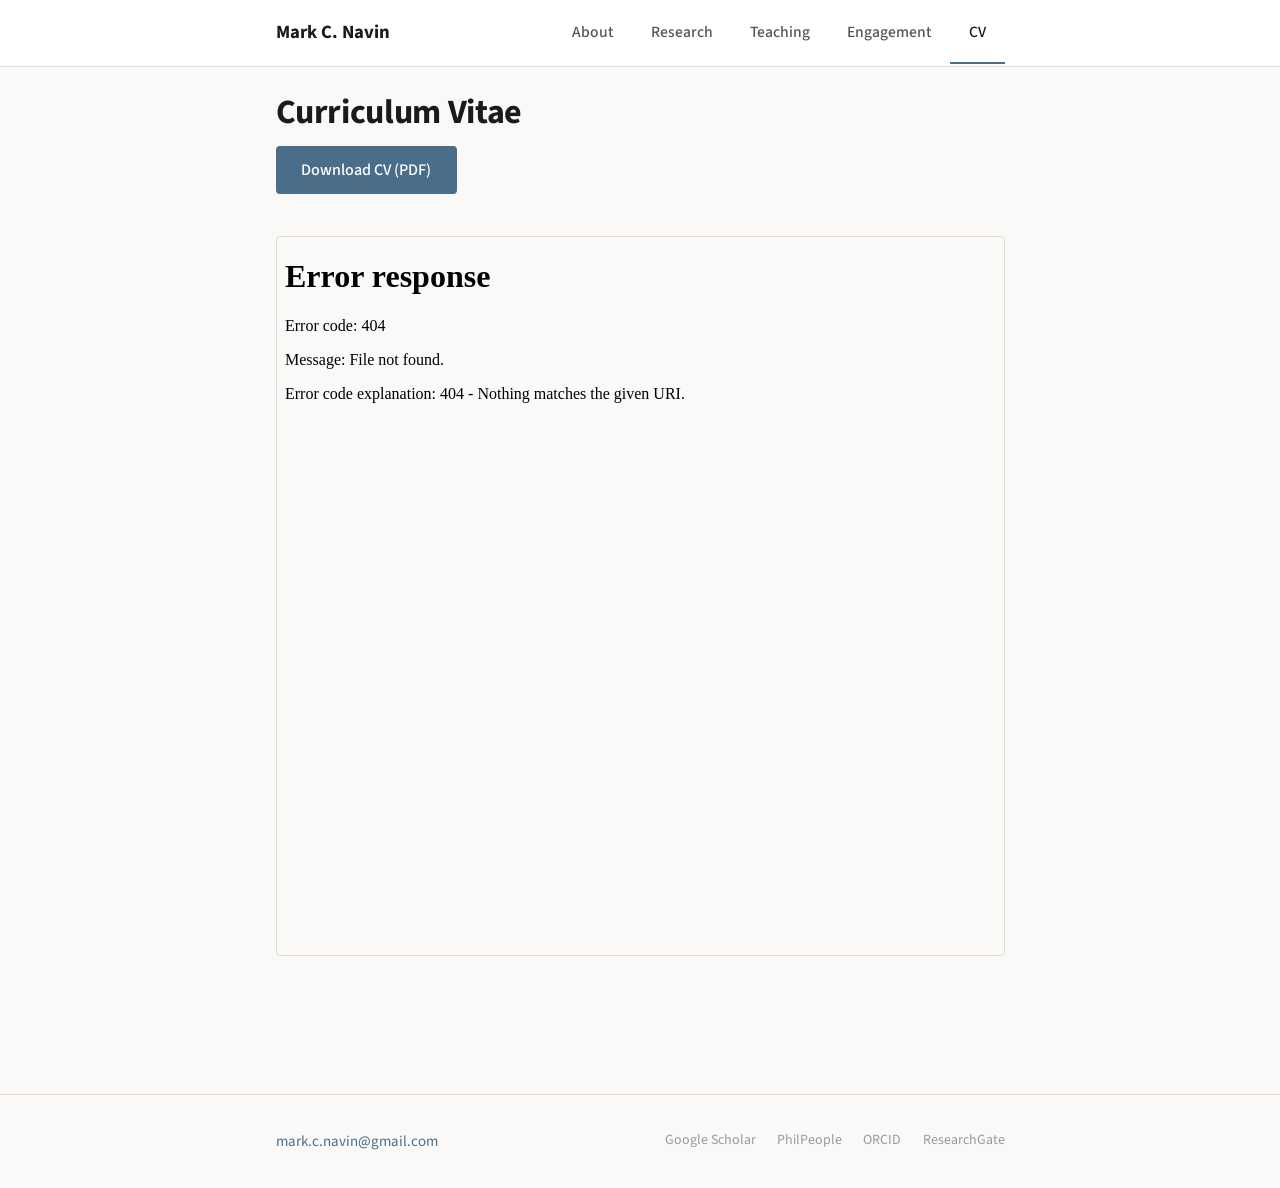
==== cv.html @ 88d6ac95 "Add website files" ====
<!DOCTYPE html>
<html lang="en">
<head>
    <meta charset="UTF-8">
    <meta name="viewport" content="width=device-width, initial-scale=1.0">
    <title>CV — Mark C. Navin</title>
    <link rel="stylesheet" href="style.css">
    <link rel="preconnect" href="https://fonts.googleapis.com">
    <link href="https://fonts.googleapis.com/css2?family=Source+Sans+3:wght@400;500;600;700&display=swap" rel="stylesheet">
</head>
<body>

<nav>
    <div class="container">
        <a href="index.html" class="nav-name">Mark C. Navin</a>
        <button class="nav-toggle" aria-label="Toggle navigation" onclick="document.querySelector('.nav-links').classList.toggle('open')">
            <span></span><span></span><span></span>
        </button>
        <ul class="nav-links">
            <li><a href="index.html">About</a></li>
            <li><a href="research.html">Research</a></li>
            <li><a href="teaching.html">Teaching</a></li>
            <li><a href="engagement.html">Engagement</a></li>
            <li><a href="cv.html" class="active">CV</a></li>
        </ul>
    </div>
</nav>

<main class="container page-content">

    <h1>Curriculum Vitae</h1>

    <p><a href="files/navin-cv.pdf" class="cv-download" download>Download CV (PDF)</a></p>

    <iframe src="files/navin-cv.pdf" class="cv-embed" title="Mark C. Navin CV"></iframe>

</main>

<footer>
    <div class="container">
        <div class="footer-contact">
            <a href="mailto:mark.c.navin@gmail.com">mark.c.navin@gmail.com</a>
        </div>
        <div class="footer-profiles">
            <a href="https://scholar.google.com/citations?user=TUJq7hUAAAAJ&hl=en" target="_blank" rel="noopener">Google Scholar</a>
            <a href="https://philpeople.org/profiles/mark-navin" target="_blank" rel="noopener">PhilPeople</a>
            <a href="https://orcid.org/0000-0002-8511-6517" target="_blank" rel="noopener">ORCID</a>
            <a href="https://www.researchgate.net/profile/Mark-Navin" target="_blank" rel="noopener">ResearchGate</a>
        </div>
    </div>
</footer>

</body>
</html>
---- style.css ----
/* ===== RESET & BASE ===== */
*, *::before, *::after {
    box-sizing: border-box;
    margin: 0;
    padding: 0;
}

html {
    font-size: 17px;
    scroll-behavior: smooth;
}

body {
    font-family: 'Source Sans 3', 'Source Sans Pro', -apple-system, BlinkMacSystemFont, 'Segoe UI', Roboto, sans-serif;
    color: #2c2c2c;
    background-color: #faf9f7;
    line-height: 1.7;
    -webkit-font-smoothing: antialiased;
}

/* ===== TYPOGRAPHY ===== */
h1 {
    font-size: 2rem;
    font-weight: 700;
    color: #1a1a1a;
    margin-bottom: 0.25rem;
    letter-spacing: -0.01em;
}

h2 {
    font-size: 1.35rem;
    font-weight: 600;
    color: #1a1a1a;
    margin-top: 2.5rem;
    margin-bottom: 1rem;
    padding-bottom: 0.4rem;
    border-bottom: 2px solid #e0ddd8;
}

h3 {
    font-size: 1.1rem;
    font-weight: 600;
    color: #4a6e8a;
    margin-top: 2rem;
    margin-bottom: 0.75rem;
}

p {
    margin-bottom: 1rem;
}

a {
    color: #4a6e8a;
    text-decoration: none;
    border-bottom: 1px solid transparent;
    transition: border-color 0.2s;
}

a:hover {
    border-bottom-color: #4a6e8a;
}

/* ===== LAYOUT ===== */
.container {
    max-width: 780px;
    margin: 0 auto;
    padding: 0 1.5rem;
}

/* ===== NAVIGATION ===== */
nav {
    background-color: #fff;
    border-bottom: 1px solid #e0ddd8;
    position: sticky;
    top: 0;
    z-index: 100;
}

nav .container {
    display: flex;
    align-items: center;
    justify-content: space-between;
    padding-top: 0;
    padding-bottom: 0;
}

.nav-name {
    font-weight: 700;
    font-size: 1.1rem;
    color: #1a1a1a;
    text-decoration: none;
    border-bottom: none;
    padding: 1rem 0;
}

.nav-name:hover {
    color: #4a6e8a;
    border-bottom: none;
}

.nav-links {
    display: flex;
    list-style: none;
    gap: 0;
}

.nav-links a {
    display: block;
    padding: 1rem 1.1rem;
    font-size: 0.92rem;
    font-weight: 500;
    color: #555;
    text-decoration: none;
    border-bottom: 2px solid transparent;
    transition: color 0.2s, border-color 0.2s;
}

.nav-links a:hover {
    color: #1a1a1a;
    border-bottom-color: #4a6e8a;
}

.nav-links a.active {
    color: #1a1a1a;
    border-bottom-color: #4a6e8a;
}

/* Mobile hamburger */
.nav-toggle {
    display: none;
    background: none;
    border: none;
    cursor: pointer;
    padding: 0.5rem;
}

.nav-toggle span {
    display: block;
    width: 22px;
    height: 2px;
    background: #2c2c2c;
    margin: 5px 0;
    transition: 0.3s;
}

/* ===== HERO / ABOUT HEADER ===== */
.hero {
    background: linear-gradient(135deg, #f0ece6 0%, #e8e4de 50%, #eae6e0 100%);
    padding: 3rem 0 2.5rem;
    margin-bottom: 2rem;
}

.about-header {
    display: flex;
    gap: 2.5rem;
    align-items: center;
    margin: 0;
}

.headshot {
    width: 240px;
    min-width: 240px;
    border-radius: 8px;
    box-shadow: 0 4px 20px rgba(0,0,0,0.12);
}

.about-intro h1 {
    margin-bottom: 0.2rem;
    font-size: 2.8rem;
}

.postnominals {
    font-size: 1.3rem;
    font-weight: 400;
    color: #666;
    letter-spacing: 0.04em;
    margin-bottom: 0;
}

/* ===== LEAD STATEMENT ===== */
.lead {
    font-size: 1.25rem;
    line-height: 1.6;
    font-weight: 500;
    color: #2c2c2c;
    margin: 2rem 0 1.5rem;
}

.roles-table,
.credentials-table {
    border-collapse: collapse;
    width: 100%;
    margin-bottom: 1rem;
}

.roles-table td {
    padding: 0.2rem 0;
    font-size: 1rem;
    vertical-align: top;
    line-height: 1.45;
}

.roles-table .role {
    font-weight: 600;
    color: #1a1a1a;
    padding-right: 1rem;
    white-space: nowrap;
}

.roles-table .inst {
    color: #666;
}

.credentials-table {
    margin-top: 0.75rem;
    margin-bottom: 1.5rem;
}

.credentials-table td {
    padding: 0.12rem 0;
    font-size: 0.88rem;
    color: #777;
    vertical-align: top;
    line-height: 1.4;
}

.credentials-table td:first-child {
    font-weight: 500;
    color: #666;
    padding-right: 1rem;
    white-space: nowrap;
}

/* ===== RESEARCH PAGE ===== */
.books {
    display: flex;
    gap: 2.5rem;
    margin: 1.5rem 0 2.5rem;
}

.book {
    display: flex;
    gap: 1.25rem;
    flex: 1;
}

.book img {
    height: 200px;
    width: auto;
    border-radius: 3px;
    box-shadow: 0 2px 8px rgba(0,0,0,0.1);
    transition: transform 0.2s;
}

.book img:hover {
    transform: scale(1.03);
}

.book-info {
    display: flex;
    flex-direction: column;
    justify-content: center;
}

.book-info .book-title {
    font-weight: 600;
    font-size: 0.95rem;
    color: #1a1a1a;
    line-height: 1.4;
    margin-bottom: 0.3rem;
}

.book-info .book-meta {
    font-size: 0.85rem;
    color: #777;
}

.research-area {
    margin-bottom: 2.5rem;
}

.pub-list {
    list-style: none;
    padding: 0;
}

.pub-list li {
    padding: 0.6rem 0;
    border-bottom: 1px solid #eee;
    font-size: 0.95rem;
    line-height: 1.5;
}

.pub-list li:last-child {
    border-bottom: none;
}

.pub-title {
    color: #1a1a1a;
}

.pub-meta {
    color: #777;
    font-size: 0.88rem;
}

/* ===== TEACHING PAGE ===== */
.teaching-content p {
    margin-bottom: 1rem;
}

/* ===== ENGAGEMENT PAGE ===== */
.media-grid {
    display: grid;
    grid-template-columns: repeat(auto-fill, minmax(300px, 1fr));
    gap: 1.5rem;
    margin: 1.5rem 0;
}

.media-card {
    background: #fff;
    border: 1px solid #e8e5e0;
    border-radius: 6px;
    overflow: hidden;
    transition: box-shadow 0.2s;
}

.media-card:hover {
    box-shadow: 0 3px 12px rgba(0,0,0,0.08);
}

.media-card img {
    width: 100%;
    display: block;
}

.media-card .card-body {
    padding: 1rem;
}

.media-card .card-title {
    font-weight: 600;
    font-size: 0.92rem;
    color: #1a1a1a;
    line-height: 1.4;
    margin-bottom: 0.3rem;
}

.media-card .card-meta {
    font-size: 0.82rem;
    color: #777;
}

.writing-list {
    list-style: none;
    padding: 0;
}

.writing-list li {
    padding: 0.5rem 0;
    border-bottom: 1px solid #eee;
    font-size: 0.95rem;
}

.writing-list li:last-child {
    border-bottom: none;
}

.outlet-list {
    font-size: 0.95rem;
    color: #555;
    line-height: 1.8;
}

/* ===== CV PAGE ===== */
.cv-embed {
    width: 100%;
    height: 80vh;
    border: 1px solid #e0ddd8;
    border-radius: 4px;
    margin: 1.5rem 0;
}

.cv-download {
    display: inline-block;
    padding: 0.6rem 1.5rem;
    background-color: #4a6e8a;
    color: #fff;
    border-radius: 4px;
    font-weight: 500;
    font-size: 0.95rem;
    border-bottom: none;
    transition: background-color 0.2s;
}

.cv-download:hover {
    background-color: #3d5d75;
    border-bottom: none;
}

/* ===== FOOTER ===== */
footer {
    margin-top: 4rem;
    padding: 2rem 0;
    border-top: 1px solid #e0ddd8;
    font-size: 0.88rem;
    color: #888;
}

footer .container {
    display: flex;
    justify-content: space-between;
    align-items: center;
    flex-wrap: wrap;
    gap: 1rem;
}

.footer-contact a {
    color: #4a6e8a;
}

.footer-profiles {
    display: flex;
    gap: 1.25rem;
}

.footer-profiles a {
    color: #999;
    font-size: 0.82rem;
    border-bottom: none;
}

.footer-profiles a:hover {
    color: #4a6e8a;
}

/* ===== RESPONSIVE ===== */
@media (max-width: 768px) {
    html {
        font-size: 16px;
    }

    .nav-toggle {
        display: block;
    }

    .nav-links {
        display: none;
        position: absolute;
        top: 100%;
        left: 0;
        right: 0;
        background: #fff;
        flex-direction: column;
        border-bottom: 1px solid #e0ddd8;
        box-shadow: 0 4px 12px rgba(0,0,0,0.05);
    }

    .nav-links.open {
        display: flex;
    }

    .nav-links a {
        padding: 0.9rem 1.5rem;
        border-bottom: none;
    }

    .hero {
        padding: 2rem 0 1.5rem;
    }

    .about-header {
        flex-direction: column;
        align-items: center;
        text-align: center;
    }

    .roles-table .role {
        white-space: normal;
    }

    .roles-table td {
        display: block;
    }

    .roles-table .inst {
        padding-bottom: 0.4rem;
    }

    .credentials-table td:first-child {
        white-space: normal;
    }

    .headshot {
        width: 180px;
        min-width: 180px;
    }

    .books {
        flex-direction: column;
        gap: 1.5rem;
    }

    footer .container {
        flex-direction: column;
        text-align: center;
    }
}

/* ===== PAGE CONTENT SPACING ===== */
.page-content {
    padding-top: 1rem;
    padding-bottom: 2rem;
}
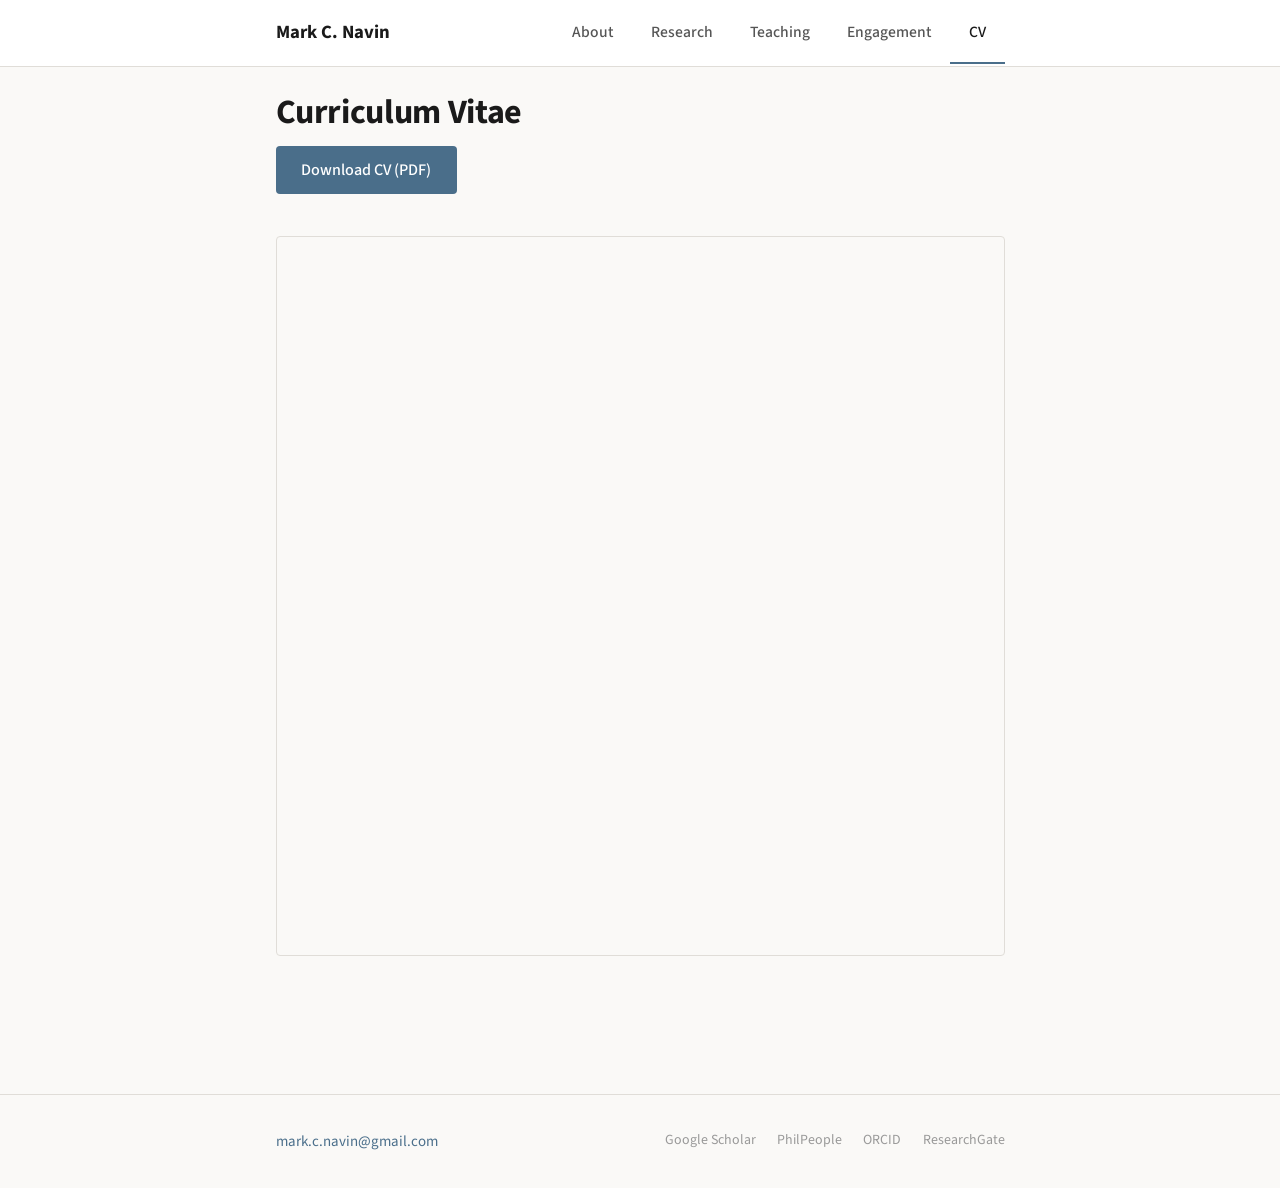
==== commit b5e0edcb: "Add Google Analytics tracking" ====
--- a/cv.html
+++ b/cv.html
@@ -1,6 +1,14 @@
 <!DOCTYPE html>
 <html lang="en">
 <head>
+    <!-- Google tag (gtag.js) -->
+    <script async src="https://www.googletagmanager.com/gtag/js?id=G-4WV3PVG4LS"></script>
+    <script>
+      window.dataLayer = window.dataLayer || [];
+      function gtag(){dataLayer.push(arguments);}
+      gtag('js', new Date());
+      gtag('config', 'G-4WV3PVG4LS');
+    </script>
     <meta charset="UTF-8">
     <meta name="viewport" content="width=device-width, initial-scale=1.0">
     <title>CV — Mark C. Navin</title>
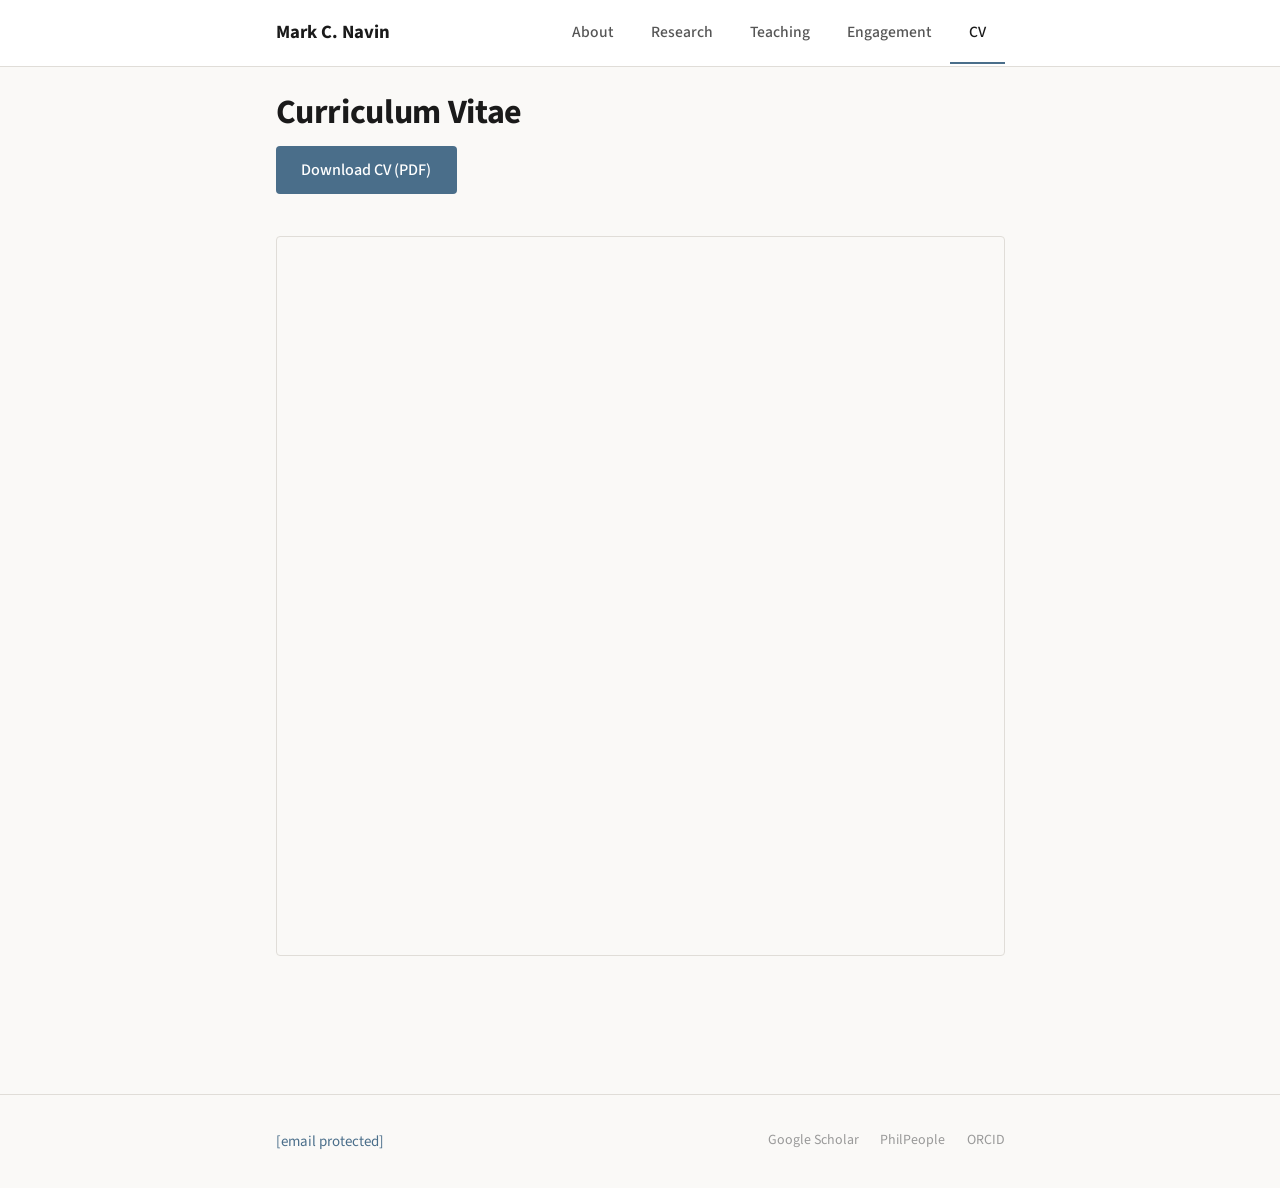
==== commit 145221a2: "Add updated files to ensure that Google locates" ====
--- a/cv.html
+++ b/cv.html
@@ -11,7 +11,20 @@
     </script>
     <meta charset="UTF-8">
     <meta name="viewport" content="width=device-width, initial-scale=1.0">
-    <title>CV — Mark C. Navin</title>
+    <title>CV — Mark C. Navin | Philosopher, Bioethicist, Nurse</title>
+    <meta name="description" content="Curriculum vitae of Mark C. Navin. Professor of Philosophy at Oakland University, clinical ethicist and nurse at Corewell Health. Publications, presentations, teaching, and service.">
+    <link rel="canonical" href="https://markcnavin.com/cv.html">
+    <!-- Open Graph -->
+    <meta property="og:title" content="CV — Mark C. Navin">
+    <meta property="og:description" content="Curriculum vitae of Mark C. Navin. Professor of Philosophy at Oakland University, clinical ethicist and nurse at Corewell Health.">
+    <meta property="og:type" content="website">
+    <meta property="og:url" content="https://markcnavin.com/cv.html">
+    <meta property="og:image" content="https://markcnavin.com/images/headshot.jpg">
+    <meta property="og:site_name" content="Mark C. Navin">
+    <meta name="twitter:card" content="summary">
+    <meta name="twitter:title" content="CV — Mark C. Navin">
+    <meta name="twitter:description" content="Curriculum vitae of Mark C. Navin. Professor of Philosophy at Oakland University, clinical ethicist and nurse at Corewell Health.">
+    <meta name="twitter:image" content="https://markcnavin.com/images/headshot.jpg">
     <link rel="stylesheet" href="style.css">
     <link rel="preconnect" href="https://fonts.googleapis.com">
     <link href="https://fonts.googleapis.com/css2?family=Source+Sans+3:wght@400;500;600;700&display=swap" rel="stylesheet">
@@ -47,16 +60,10 @@
 <footer>
     <div class="container">
         <div class="footer-contact">
-            <a href="mailto:mark.c.navin@gmail.com">mark.c.navin@gmail.com</a>
+            <a href="/cdn-cgi/l/email-protection#fd909c8f96d39ed3939c8b9493bd9a909c9491d39e9290"><span class="__cf_email__" data-cfemail="a1ccc0d3ca8fc28fcfc0d7c8cfe1c6ccc0c8cd8fc2cecc">[email&#160;protected]</span></a>
         </div>
         <div class="footer-profiles">
             <a href="https://scholar.google.com/citations?user=TUJq7hUAAAAJ&hl=en" target="_blank" rel="noopener">Google Scholar</a>
             <a href="https://philpeople.org/profiles/mark-navin" target="_blank" rel="noopener">PhilPeople</a>
             <a href="https://orcid.org/0000-0002-8511-6517" target="_blank" rel="noopener">ORCID</a>
-            <a href="https://www.researchgate.net/profile/Mark-Navin" target="_blank" rel="noopener">ResearchGate</a>
-        </div>
-    </div>
-</footer>
-
-</body>
-</html>
+            <a href="https://w
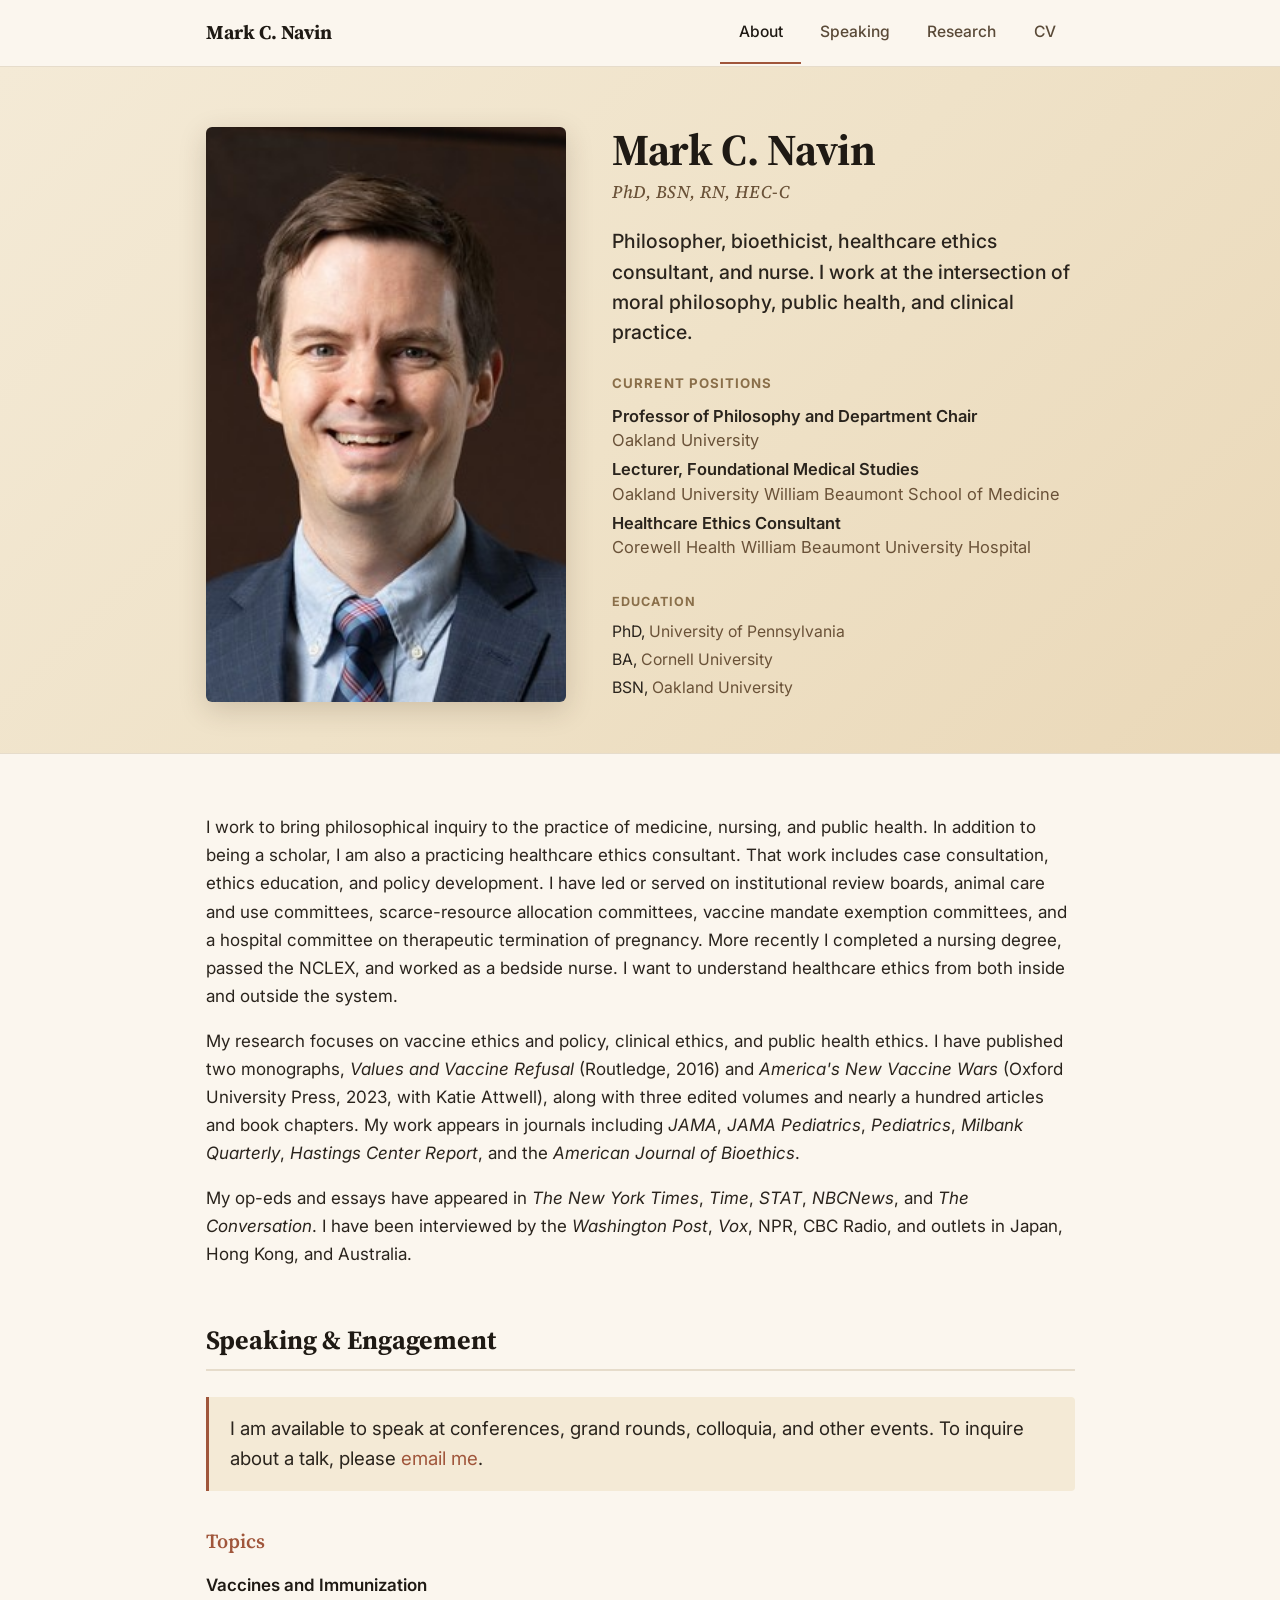
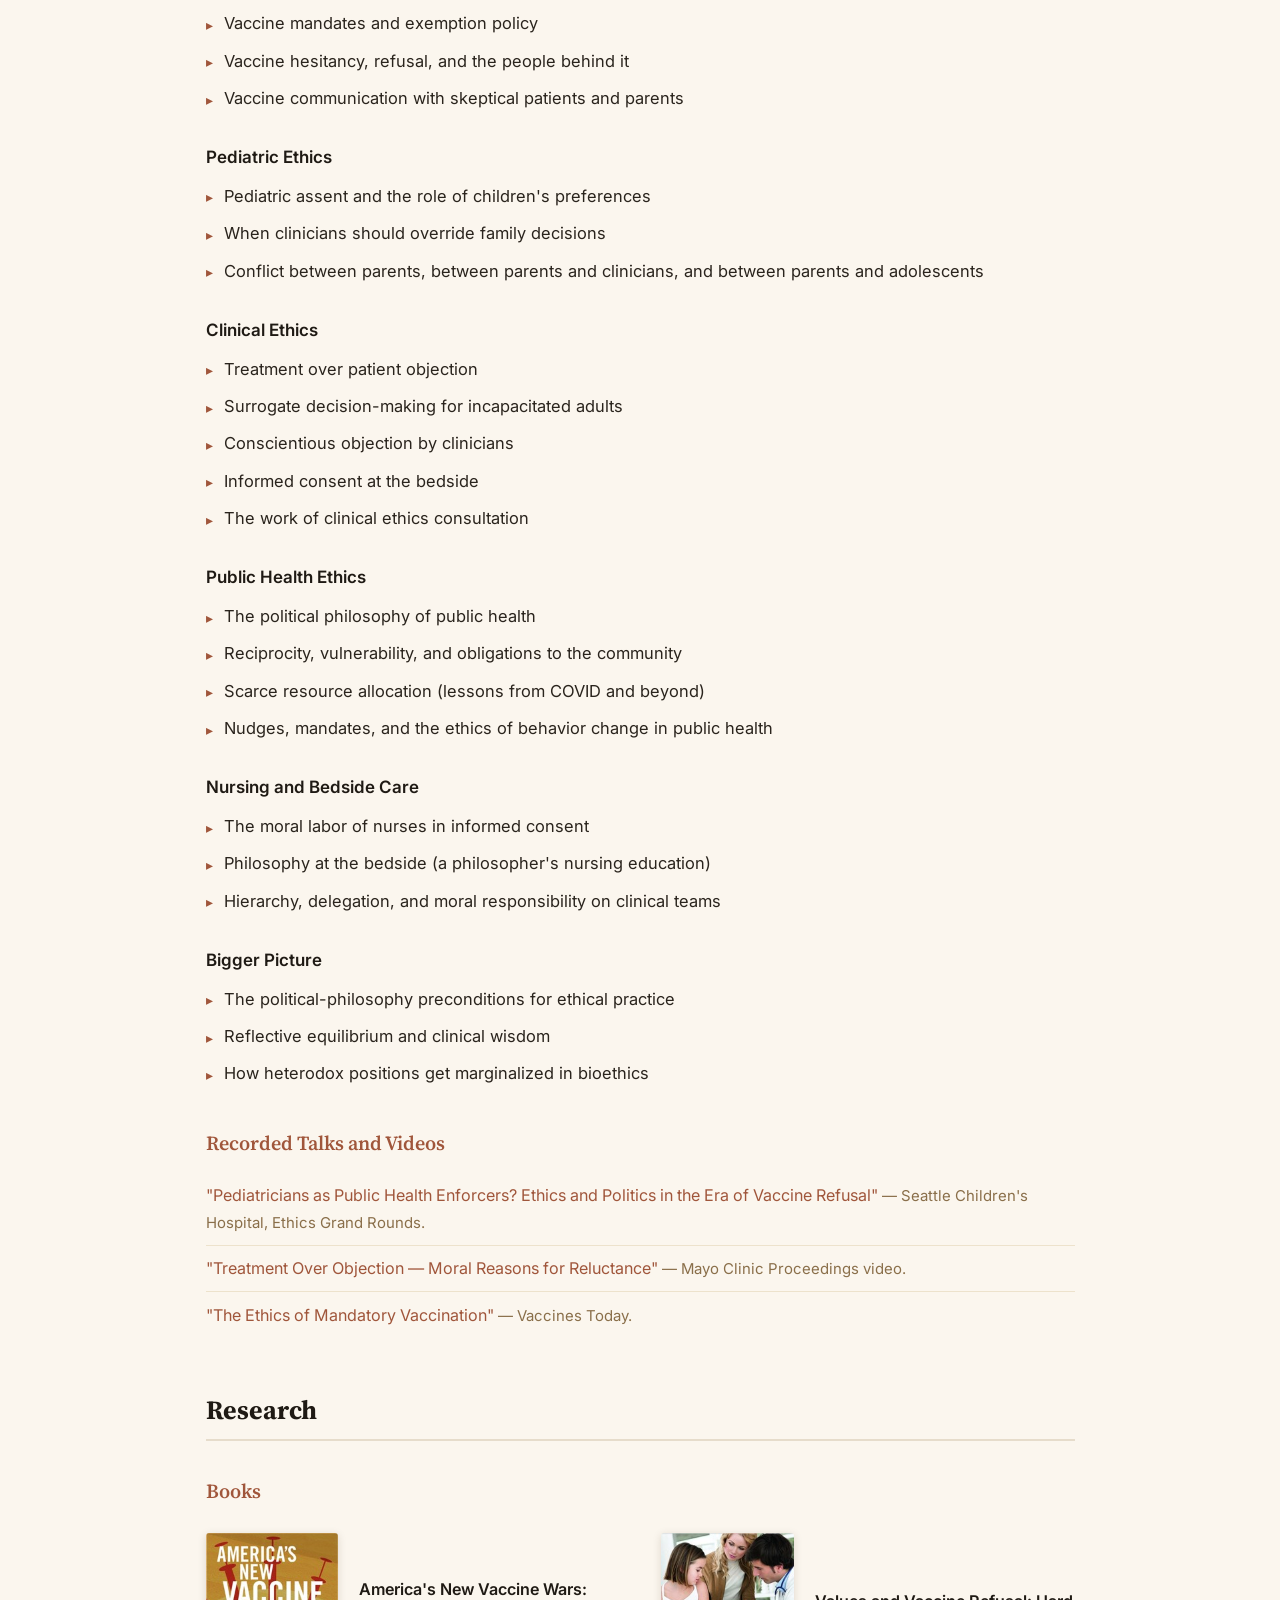
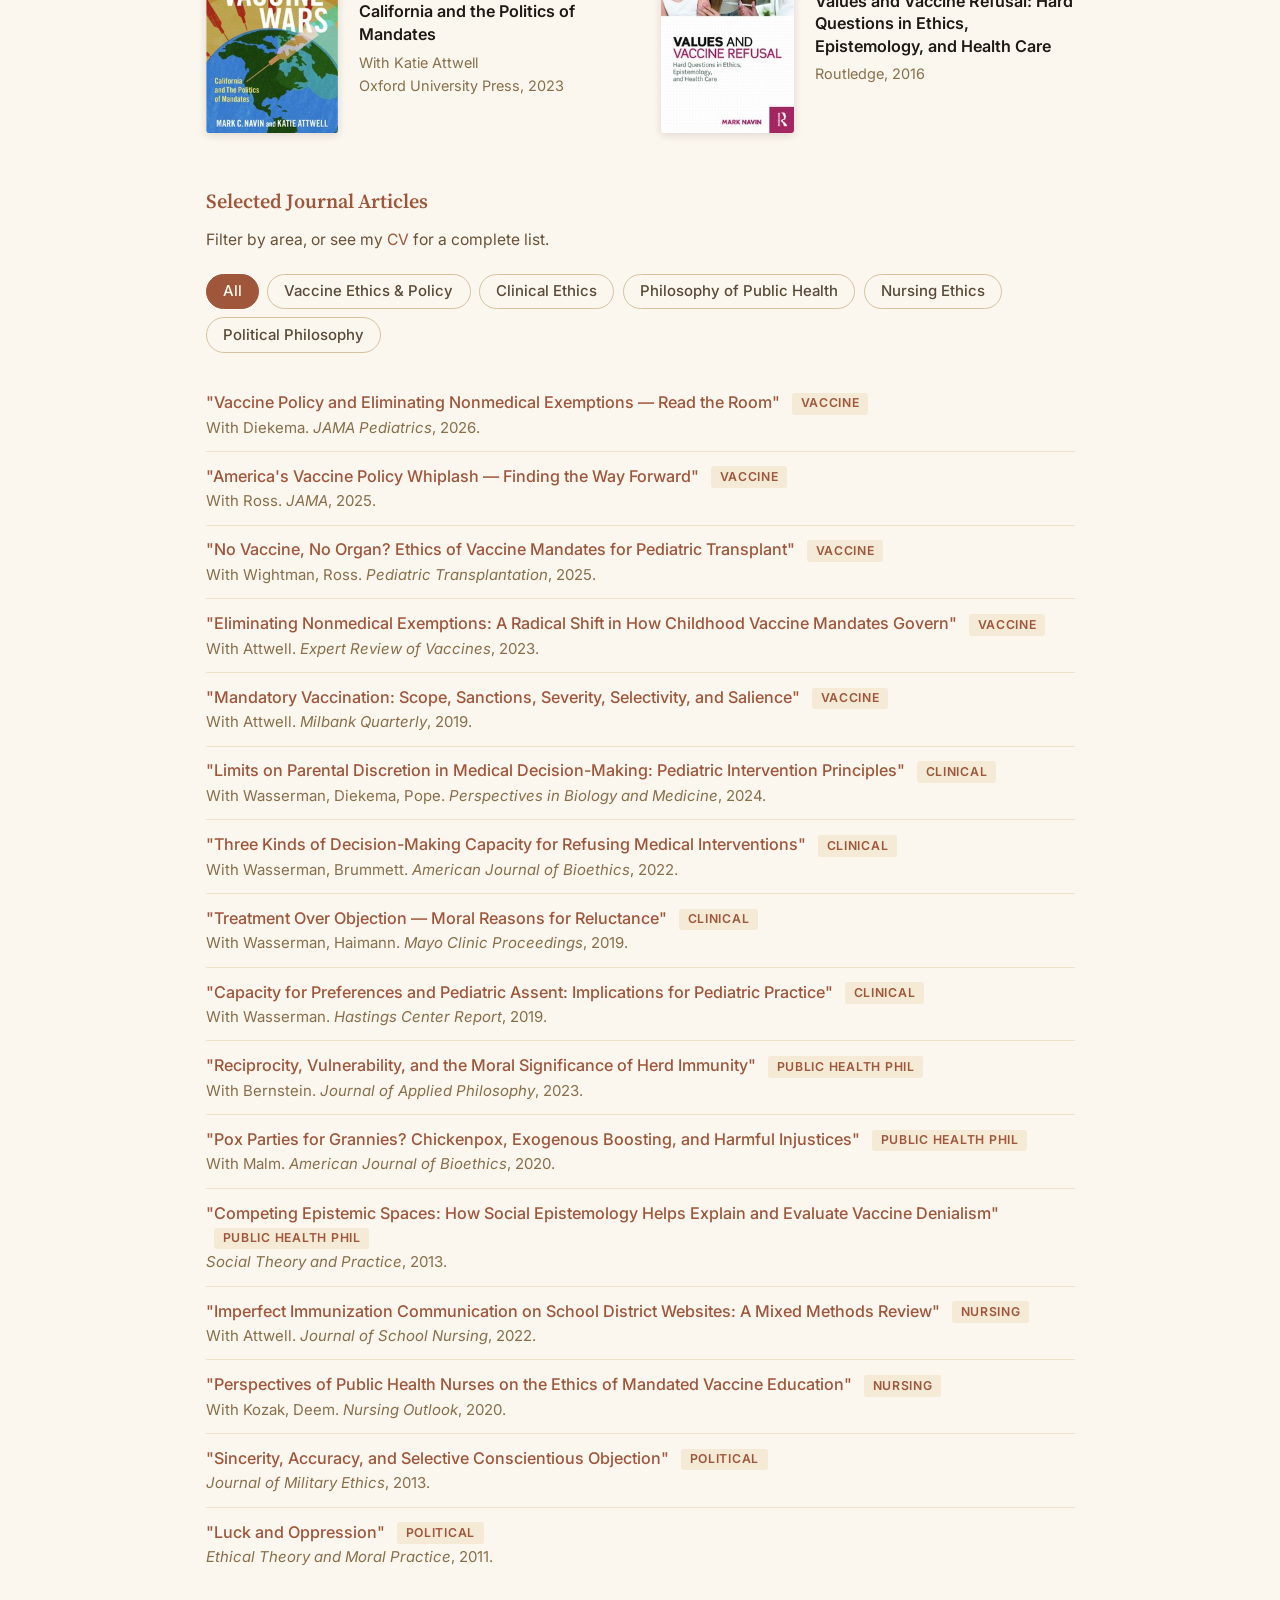
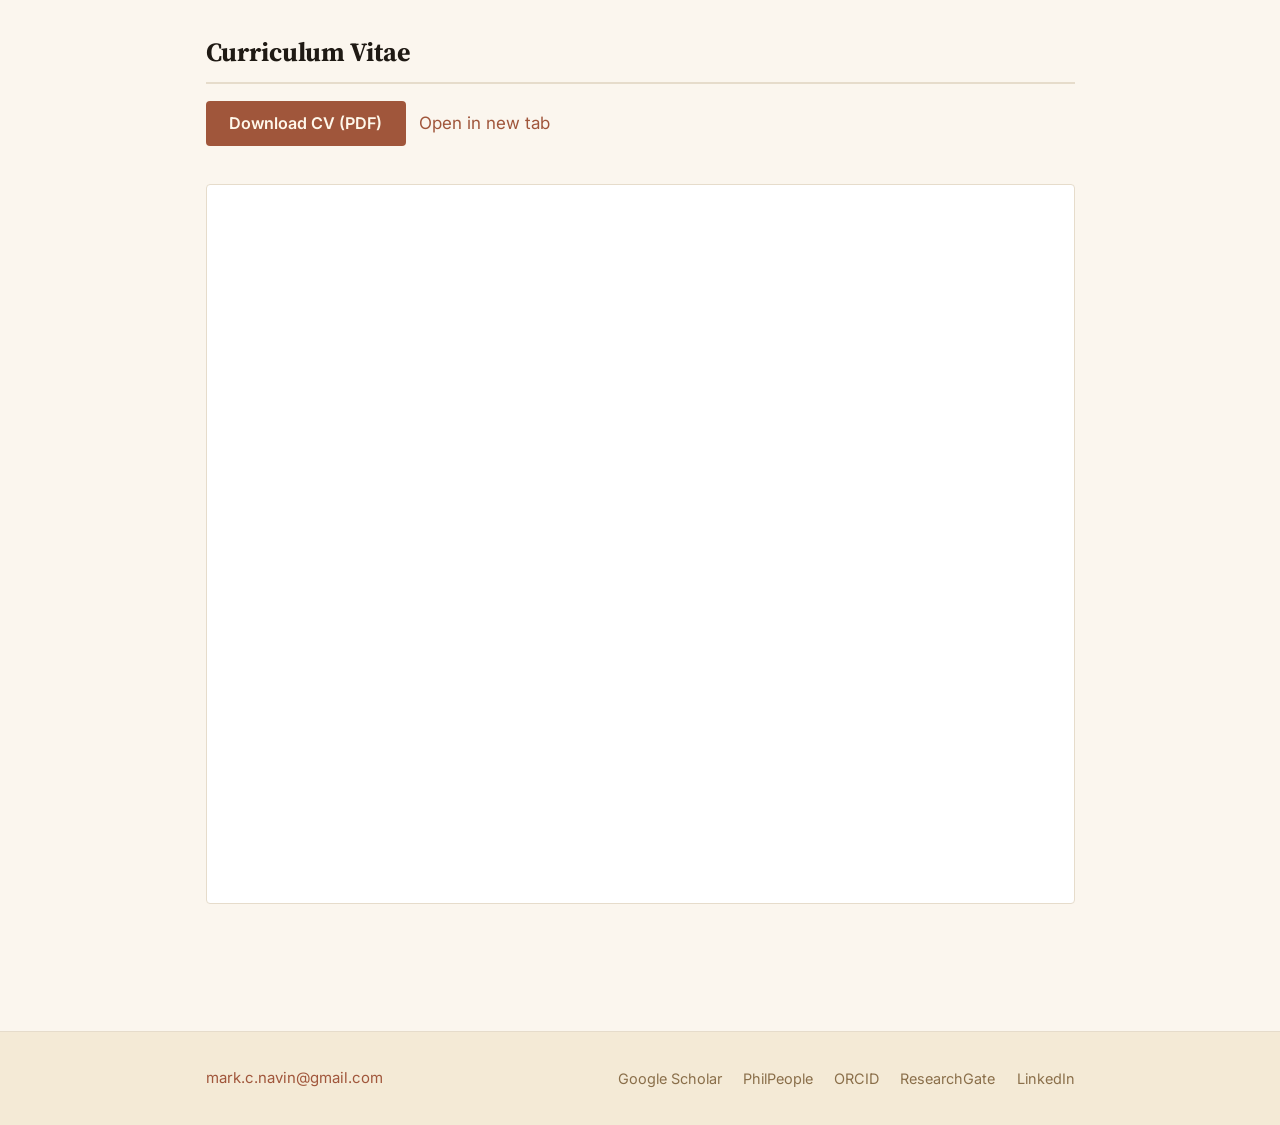
==== commit eadc8754: "Updating webpage, going to 1 page" ====
--- a/cv.html
+++ b/cv.html
@@ -1,69 +1,13 @@
 <!DOCTYPE html>
 <html lang="en">
 <head>
-    <!-- Google tag (gtag.js) -->
-    <script async src="https://www.googletagmanager.com/gtag/js?id=G-4WV3PVG4LS"></script>
-    <script>
-      window.dataLayer = window.dataLayer || [];
-      function gtag(){dataLayer.push(arguments);}
-      gtag('js', new Date());
-      gtag('config', 'G-4WV3PVG4LS');
-    </script>
     <meta charset="UTF-8">
-    <meta name="viewport" content="width=device-width, initial-scale=1.0">
-    <title>CV — Mark C. Navin | Philosopher, Bioethicist, Nurse</title>
-    <meta name="description" content="Curriculum vitae of Mark C. Navin. Professor of Philosophy at Oakland University, clinical ethicist and nurse at Corewell Health. Publications, presentations, teaching, and service.">
-    <link rel="canonical" href="https://markcnavin.com/cv.html">
-    <!-- Open Graph -->
-    <meta property="og:title" content="CV — Mark C. Navin">
-    <meta property="og:description" content="Curriculum vitae of Mark C. Navin. Professor of Philosophy at Oakland University, clinical ethicist and nurse at Corewell Health.">
-    <meta property="og:type" content="website">
-    <meta property="og:url" content="https://markcnavin.com/cv.html">
-    <meta property="og:image" content="https://markcnavin.com/images/headshot.jpg">
-    <meta property="og:site_name" content="Mark C. Navin">
-    <meta name="twitter:card" content="summary">
-    <meta name="twitter:title" content="CV — Mark C. Navin">
-    <meta name="twitter:description" content="Curriculum vitae of Mark C. Navin. Professor of Philosophy at Oakland University, clinical ethicist and nurse at Corewell Health.">
-    <meta name="twitter:image" content="https://markcnavin.com/images/headshot.jpg">
-    <link rel="stylesheet" href="style.css">
-    <link rel="preconnect" href="https://fonts.googleapis.com">
-    <link href="https://fonts.googleapis.com/css2?family=Source+Sans+3:wght@400;500;600;700&display=swap" rel="stylesheet">
+    <title>CV — Mark C. Navin</title>
+    <link rel="canonical" href="https://markcnavin.com/#cv">
+    <meta http-equiv="refresh" content="0; url=/#cv">
+    <script>window.location.replace('/#cv');</script>
 </head>
 <body>
-
-<nav>
-    <div class="container">
-        <a href="index.html" class="nav-name">Mark C. Navin</a>
-        <button class="nav-toggle" aria-label="Toggle navigation" onclick="document.querySelector('.nav-links').classList.toggle('open')">
-            <span></span><span></span><span></span>
-        </button>
-        <ul class="nav-links">
-            <li><a href="index.html">About</a></li>
-            <li><a href="research.html">Research</a></li>
-            <li><a href="teaching.html">Teaching</a></li>
-            <li><a href="engagement.html">Engagement</a></li>
-            <li><a href="cv.html" class="active">CV</a></li>
-        </ul>
-    </div>
-</nav>
-
-<main class="container page-content">
-
-    <h1>Curriculum Vitae</h1>
-
-    <p><a href="files/navin-cv.pdf" class="cv-download" download>Download CV (PDF)</a></p>
-
-    <iframe src="files/navin-cv.pdf" class="cv-embed" title="Mark C. Navin CV"></iframe>
-
-</main>
-
-<footer>
-    <div class="container">
-        <div class="footer-contact">
-            <a href="/cdn-cgi/l/email-protection#fd909c8f96d39ed3939c8b9493bd9a909c9491d39e9290"><span class="__cf_email__" data-cfemail="a1ccc0d3ca8fc28fcfc0d7c8cfe1c6ccc0c8cd8fc2cecc">[email&#160;protected]</span></a>
-        </div>
-        <div class="footer-profiles">
-            <a href="https://scholar.google.com/citations?user=TUJq7hUAAAAJ&hl=en" target="_blank" rel="noopener">Google Scholar</a>
-            <a href="https://philpeople.org/profiles/mark-navin" target="_blank" rel="noopener">PhilPeople</a>
-            <a href="https://orcid.org/0000-0002-8511-6517" target="_blank" rel="noopener">ORCID</a>
-            <a href="https://w+    <p>Redirecting to <a href="/#cv">markcnavin.com/#cv</a>…</p>
+</body>
+</html>
